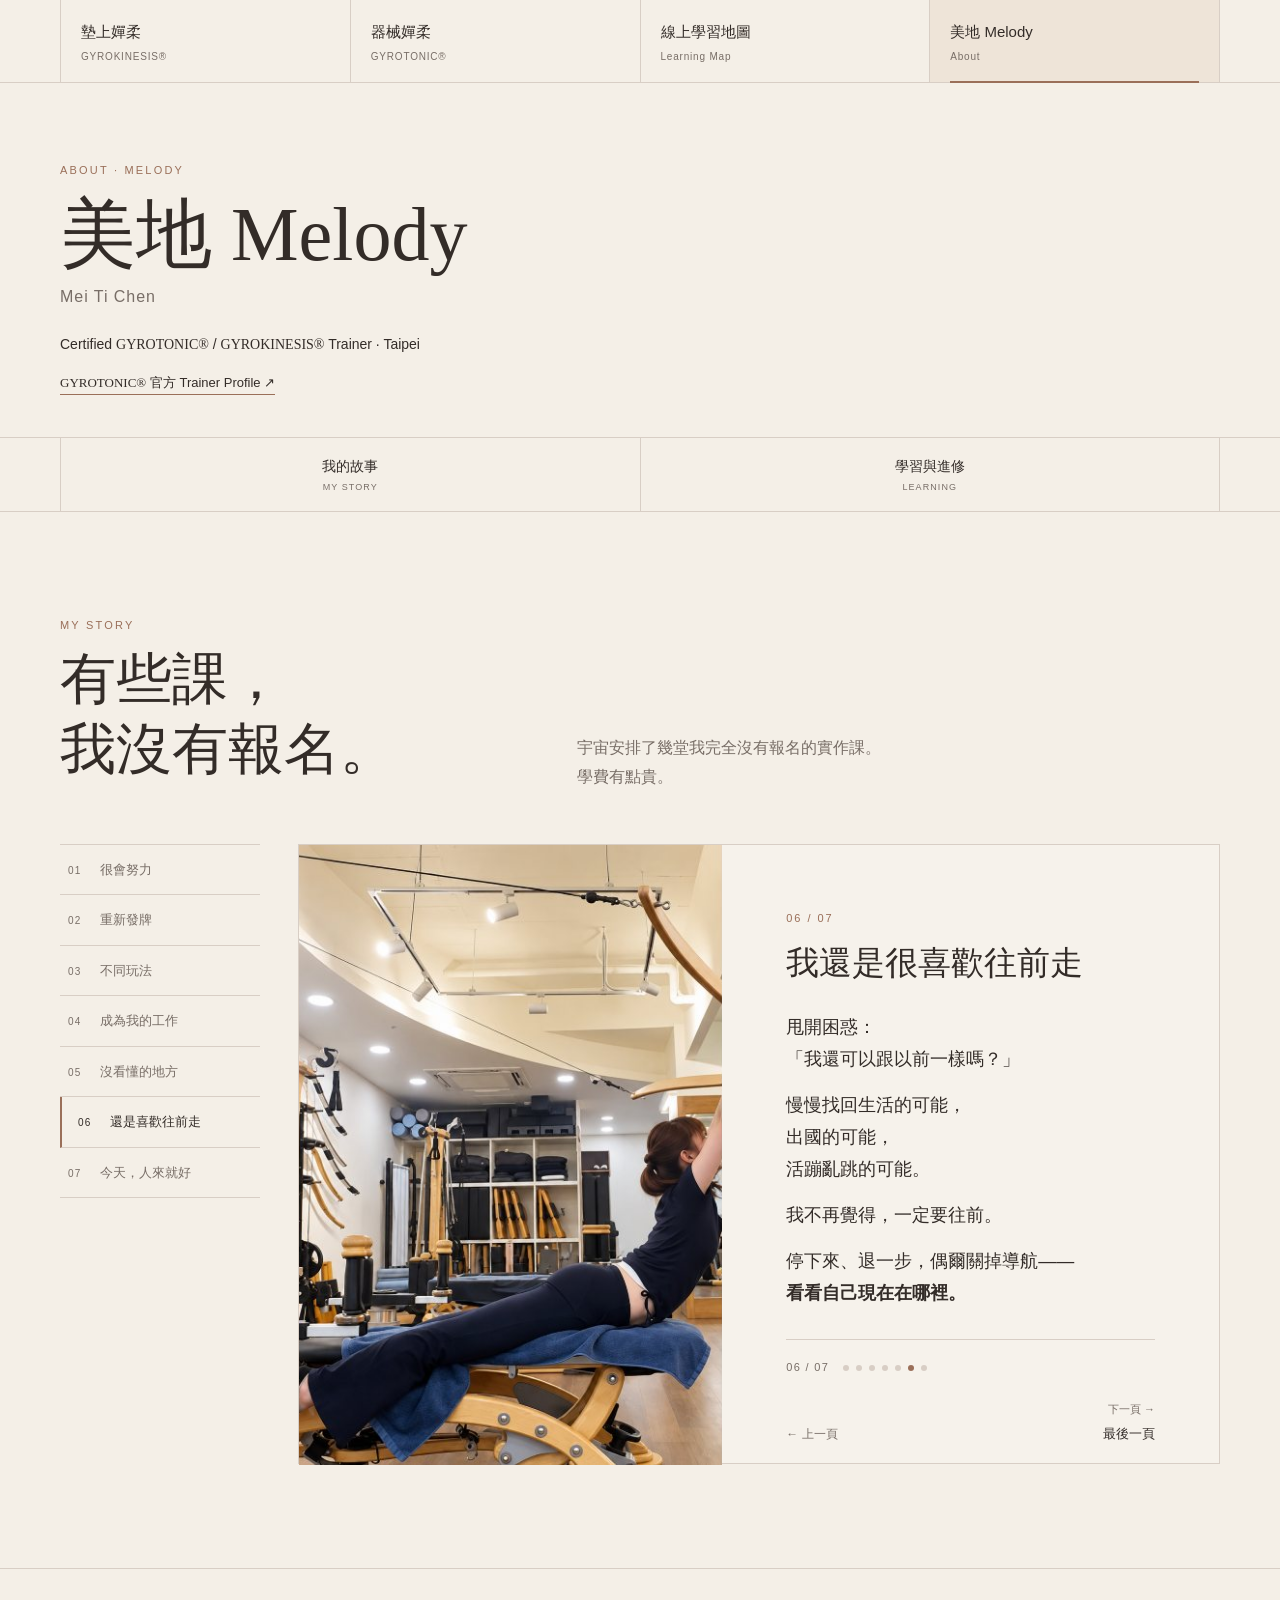
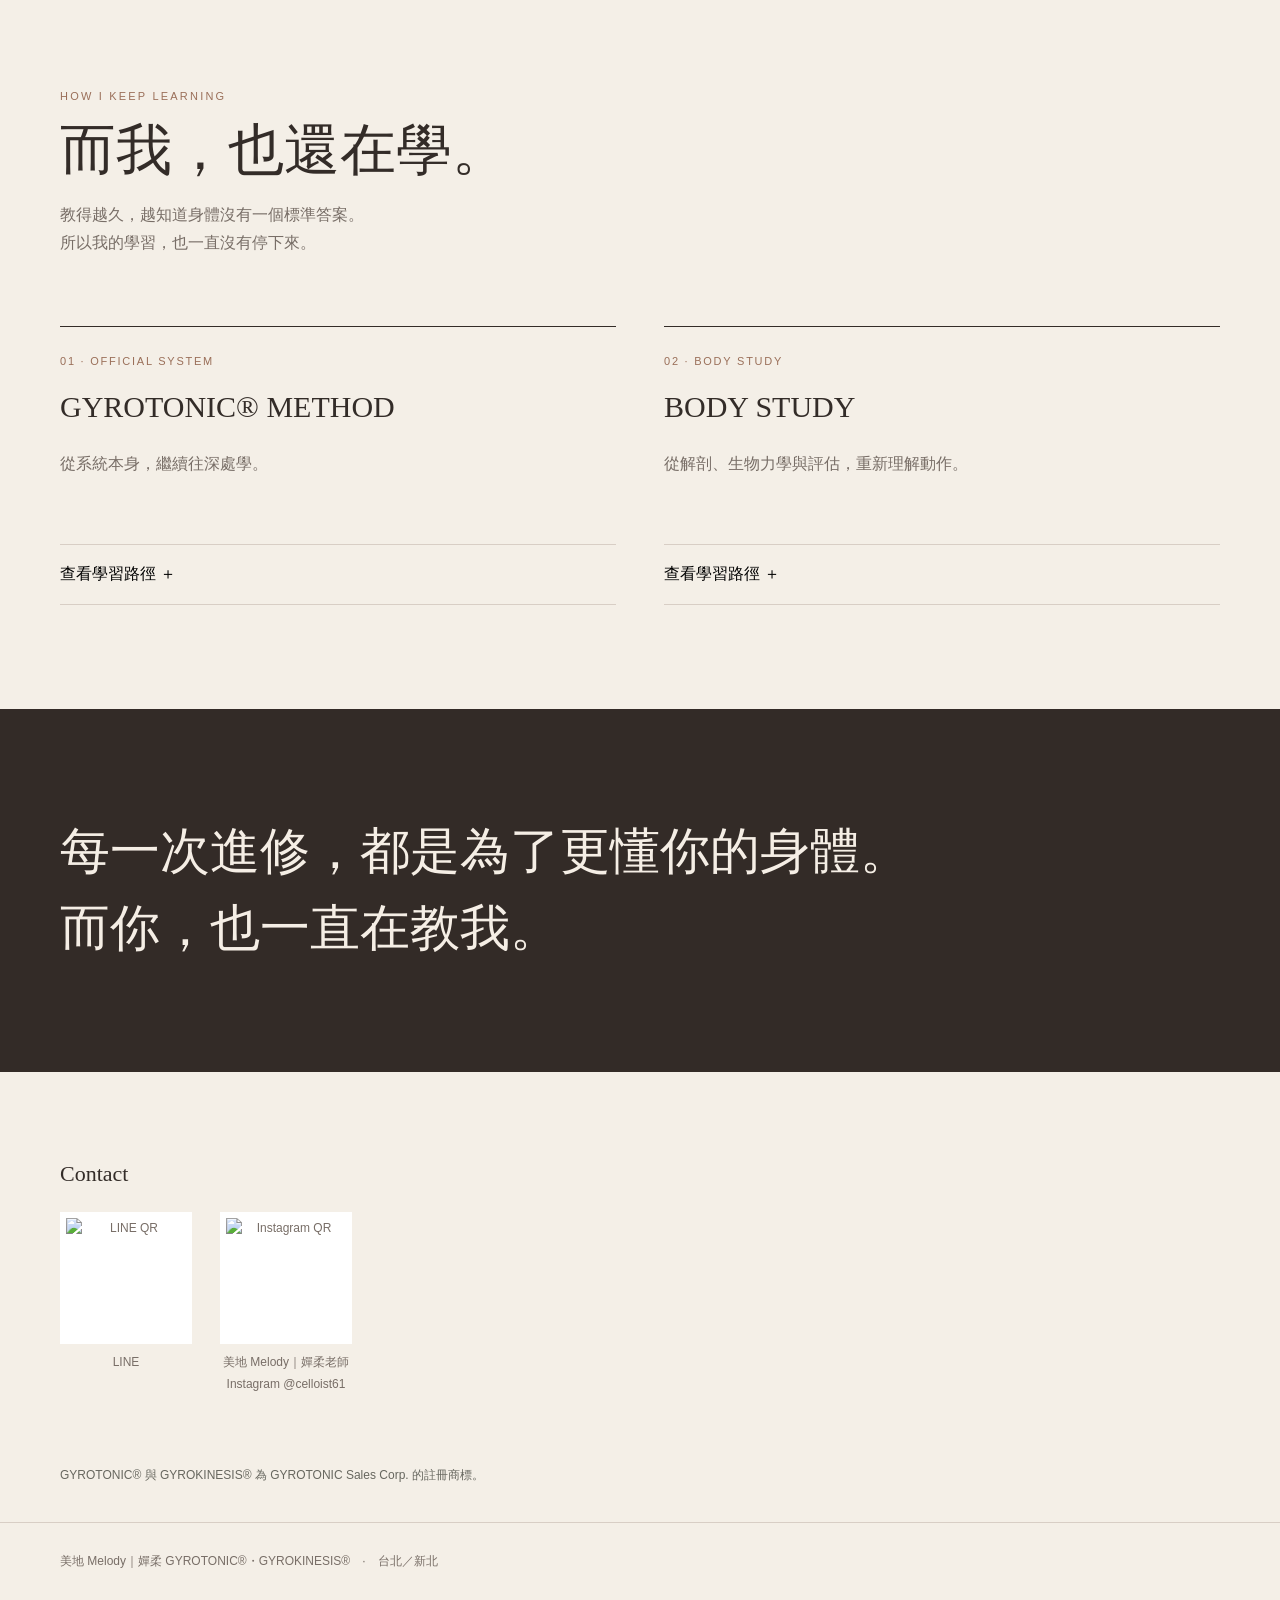
==== about-preview-QA-story06.html @ 0792a5b0 "Add files via upload" ====
<!doctype html><html lang="zh-Hant"><head><meta charset="utf-8"><meta name="viewport" content="width=device-width,initial-scale=1"><title>美地 Melody｜嬋柔 GYROTONIC®・GYROKINESIS®</title><meta name="description" content="給那些已經很努力照顧身體的人——不一定要再更努力，而是開始理解自己的身體。"><link rel="canonical" href="https://celloist61.github.io/melody-brand-website/about-preview.html"><meta property="og:type" content="website"><meta property="og:locale" content="zh_TW"><meta property="og:site_name" content="美地 Melody"><meta property="og:title" content="美地 Melody｜嬋柔 GYROTONIC®・GYROKINESIS®"><meta property="og:description" content="給那些已經很努力照顧身體的人——不一定要再更努力，而是開始理解自己的身體。"><meta property="og:url" content="https://celloist61.github.io/melody-brand-website/about-preview.html"><meta property="og:image" content="https://celloist61.github.io/melody-brand-website/assets/melody-about-og.jpg"><meta property="og:image:width" content="1200"><meta property="og:image:height" content="630"><meta property="og:image:alt" content="美地 Melody｜嬋柔 GYROTONIC®・GYROKINESIS®"><meta name="twitter:card" content="summary_large_image"><meta name="twitter:title" content="美地 Melody｜嬋柔 GYROTONIC®・GYROKINESIS®"><meta name="twitter:description" content="給那些已經很努力照顧身體的人——不一定要再更努力，而是開始理解自己的身體。"><meta name="twitter:image" content="https://celloist61.github.io/melody-brand-website/assets/melody-about-og.jpg"><style>:root{--paper:#f4efe7;--ink:#332c28;--muted:#786e67;--line:#d8cec5;--note:#eee4d8;--accent:#9a6f59;--deep:#332b27;--cream:#f5eee5}*{box-sizing:border-box}html{scroll-behavior:smooth}body{margin:0;background:var(--paper);color:var(--ink);font-family:"Noto Sans TC","PingFang TC","Microsoft JhengHei",sans-serif;line-height:1.8}a,a:link,a:visited{color:inherit}.wrap{width:min(1160px,calc(100% - 64px));margin:auto}.tm{font-family:"Times New Roman",Times,serif}.site-nav{border-bottom:1px solid var(--line)}.site-nav-inner{width:min(1160px,calc(100% - 64px));margin:auto;display:flex}.site-nav a{flex:1;text-decoration:none;padding:18px 20px 16px;border-right:1px solid var(--line)}.site-nav a:first-child{border-left:1px solid var(--line)}.site-nav a.active{background:var(--note);color:var(--ink);position:relative}.site-nav a.active:after{content:"";position:absolute;left:20px;right:20px;bottom:-1px;height:2px;background:var(--accent)}.nav-cn{display:block;font-size:15px}.nav-en{display:block;margin-top:3px;font-size:10px;letter-spacing:.08em;color:var(--muted)}.top{padding:78px 0 40px}.eyebrow{font-size:11px;letter-spacing:.2em;color:var(--accent)}.top h1{font-family:"Noto Serif TC","PMingLiU",serif;font-size:clamp(48px,6vw,76px);font-weight:500;line-height:1.08;margin:12px 0 8px}.en{font-size:16px;letter-spacing:.06em;color:var(--muted)}.role{margin-top:20px;font-size:14px}.official{display:inline-block;margin-top:14px;font-size:13px;text-decoration:none;border-bottom:1px solid var(--accent)}.subnav{position:sticky;top:0;z-index:10;background:rgba(244,239,231,.95);backdrop-filter:blur(10px);border-top:1px solid var(--line);border-bottom:1px solid var(--line)}.subnav .wrap{display:flex}.subnav a{flex:1;padding:16px 20px;text-decoration:none;text-align:center;border-right:1px solid var(--line);font-size:14px}.subnav a:first-child{border-left:1px solid var(--line)}.subnav small{display:block;color:var(--muted);font-size:9px;letter-spacing:.12em}.story{padding:104px 0}.story-head{display:grid;grid-template-columns:.8fr 1.2fr;gap:88px;align-items:end;margin-bottom:52px}.story-head h2,.learning h2{font-family:"Noto Serif TC","PMingLiU",serif;font-size:clamp(38px,4.6vw,56px);font-weight:500;line-height:1.25;margin:8px 0}.story-head p{color:var(--muted);margin:0;max-width:520px}.story-ui{display:grid;grid-template-columns:200px minmax(0,1fr);gap:38px;align-items:start}.chapters{border-top:1px solid var(--line)}.chapter{width:100%;appearance:none;border:0;border-bottom:1px solid var(--line);background:transparent;text-align:left;padding:15px 8px;color:var(--muted);cursor:pointer;display:flex;gap:12px;align-items:baseline;transition:color .2s,padding .2s,border-color .2s}.chapter:hover{color:var(--ink)}.chapter .ch-num{font-size:10px;letter-spacing:.12em;min-width:20px}.chapter .ch-title{font-size:13px;line-height:1.5}.chapter.active{color:var(--ink);padding-left:16px;border-left:2px solid var(--accent)}.stage{min-height:0;border:1px solid var(--line);display:grid;grid-template-columns:minmax(0,.92fr) minmax(360px,1.08fr);background:rgba(255,255,255,.18)}.photo{min-height:0;background:var(--note);overflow:hidden;align-self:center}.photo img{width:100%;height:auto;min-height:0;display:block;object-fit:contain}.copy{padding:clamp(42px,5vw,68px);display:flex;flex-direction:column;justify-content:center}.num{font-size:11px;letter-spacing:.18em;color:var(--accent)}.copy h3{font-family:"Noto Serif TC","PMingLiU",serif;font-size:clamp(28px,2.6vw,34px);font-weight:500;line-height:1.45;margin:10px 0 24px;text-wrap:balance}.copy p{font-size:18px;margin:0;line-height:1.78;max-width:440px}.stanza{display:block;margin-top:14px}.next{display:none}.story-progress{margin-top:30px;padding-top:18px;border-top:1px solid var(--line)}.progress-row{display:flex;align-items:center;gap:14px;margin-bottom:14px}.progress-count{font-size:11px;letter-spacing:.12em;color:var(--muted);white-space:nowrap}.progress-dots{display:flex;gap:7px}.progress-dot{width:6px;height:6px;padding:0;border:0;border-radius:50%;background:var(--line);cursor:pointer}.progress-dot.active{background:var(--accent)}.story-controls{display:flex;align-items:flex-end;justify-content:space-between;gap:20px}.story-prev,.story-next{appearance:none;border:0;background:transparent;padding:8px 0;color:var(--ink);font:inherit;cursor:pointer;text-align:left}.story-prev{font-size:12px;color:var(--muted)}.story-prev[hidden]{visibility:hidden;display:block}.story-next{margin-left:auto;text-align:right}.story-next-label{display:block;font-size:11px;color:var(--muted);margin-bottom:2px}.story-next-hook{display:block;font-size:13px}.story-next .arrow{display:inline-block;transition:transform .2s ease}.story-next:hover .arrow{transform:translateX(4px)}.swipe-hint{display:none}.stage.story-02 .photo,.stage.story-04 .photo,.stage.story-07 .photo{min-height:0}.stage.story-02{align-items:center}.stage.story-02 .copy{padding-top:34px;padding-bottom:34px}.stage.story-06{height:620px}.stage.story-06 .photo{height:620px;align-self:stretch}.stage.story-06 .photo img{height:100%;object-fit:cover;object-position:center 72%}.learning{padding:118px 0 0;border-top:1px solid var(--line)}.learning-intro{max-width:650px;margin-bottom:68px}.learning-intro p{color:var(--muted)}.paths{display:grid;grid-template-columns:1fr 1fr;gap:48px}.path{border-top:1px solid var(--ink);padding-top:25px;min-width:0}.path .tag{font-size:11px;letter-spacing:.16em;color:var(--accent)}.path h3{font-family:"Noto Serif TC","PMingLiU",serif;font-size:30px;font-weight:500;margin:8px 0}.path>p{color:var(--muted);min-height:58px}.toggle{width:100%;margin-top:20px;padding:15px 0;border:0;border-top:1px solid var(--line);border-bottom:1px solid var(--line);background:transparent;text-align:left;font:inherit;cursor:pointer}.courses{display:none;padding:10px 0}.path.open .courses{display:block}.group-label{padding:24px 0 7px;font-size:10px;letter-spacing:.16em;color:var(--accent);border-bottom:1px solid var(--line)}.course{display:grid;grid-template-columns:48px minmax(0,1fr) minmax(100px,.55fr) auto;gap:12px;padding:17px 0;border-bottom:1px solid var(--line);align-items:start}.year{font-size:12px;color:var(--muted)}.course strong{font-size:14px;font-weight:500;display:block;line-height:1.5}.course span{font-size:11px;color:var(--muted)}.zh{font-size:13px!important;color:var(--ink)!important}.cred{font-size:11px;white-space:nowrap}.cred a{text-decoration:none;border-bottom:1px solid var(--line);padding-bottom:2px;transition:border-color .2s}.cred a:hover{border-color:var(--accent)}.closing{margin-top:104px;padding:104px 0;background:var(--deep);color:var(--cream)}.closing h2{font-family:"Noto Serif TC","PMingLiU",serif;font-size:clamp(34px,4vw,50px);font-weight:500;line-height:1.55;margin:0}.closing h2 span{display:block}.contact{padding:64px 0 46px}.contact h2{font-family:"Noto Serif TC","PMingLiU",serif;font-size:22px;font-weight:500}.qr-row{display:flex;gap:28px}.qr-item{font-size:12px;color:var(--muted);text-align:center}.qr-item img{display:block;width:132px;height:132px;object-fit:contain;background:#fff;padding:6px;margin-bottom:8px}.note{padding:24px 0 35px;font-size:12px;color:#67675f}footer{border-top:1px solid var(--line);padding:28px 0;font-size:12px;color:var(--muted)}@media(max-width:900px) and (min-width:761px){.wrap,.site-nav-inner{width:calc(100% - 48px)}.story-ui{grid-template-columns:170px minmax(0,1fr);gap:28px}.stage{grid-template-columns:.9fr 1.1fr}.copy{padding:38px}.paths{gap:30px}.course{grid-template-columns:42px minmax(0,1fr)}.course .zh,.course .cred{grid-column:2}}@media(max-width:760px){.wrap{width:calc(100% - 32px)}.site-nav-inner{width:100%;overflow-x:auto}.site-nav a{flex:0 0 25%;min-width:112px;padding:13px 10px;text-align:center}.nav-cn{font-size:13px;white-space:nowrap}.nav-en{font-size:9px}.top{padding:48px 0 30px}.top h1{font-size:44px}.role{line-height:1.6}.subnav a{padding:13px 8px;font-size:13px}.story{padding:64px 0 72px}.story-head{grid-template-columns:1fr;gap:18px;margin-bottom:34px}.story-head h2,.learning h2{font-size:34px}.story-ui{grid-template-columns:1fr;gap:20px}.chapters{display:flex;overflow-x:auto;overscroll-behavior-inline:contain;scroll-snap-type:x proximity;border-bottom:1px solid var(--line);scrollbar-width:none}.chapters::-webkit-scrollbar{display:none}.chapter{flex:0 0 auto;min-width:116px;text-align:left;border-bottom:0;padding:11px 10px;display:flex;gap:7px;scroll-snap-align:start}.chapter .ch-num{min-width:auto;font-size:9px}.chapter .ch-title{display:block;font-size:11px;white-space:nowrap}.chapter.active{padding-left:10px;border-left:0;border-bottom:2px solid var(--accent)}.stage,.stage.story-06{grid-template-columns:1fr;min-height:0;height:auto}.photo,.photo img,.stage.story-06 .photo{min-height:0;height:auto}.photo,.stage.story-06 .photo{aspect-ratio:auto;align-self:auto}.photo img,.stage.story-06 .photo img{height:auto;object-fit:contain;object-position:center}.copy{padding:30px 24px 34px}.copy h3{font-size:25px;line-height:1.5;margin-bottom:20px}.copy p{font-size:17px;line-height:1.78}.story-progress{margin-top:24px;padding-top:16px}.progress-row{margin-bottom:10px}.story-prev{font-size:11px}.story-next-hook{font-size:13px}.swipe-hint{display:block;margin:4px 0 10px;font-size:10px;color:var(--muted);letter-spacing:.02em}.learning{padding-top:82px}.learning-intro{margin-bottom:48px}.paths{grid-template-columns:1fr;gap:52px}.path>p{min-height:0}.course{grid-template-columns:40px minmax(0,1fr);gap:10px;padding:16px 0}.course .zh,.course .cred{grid-column:2}.cred{margin-top:2px}.closing{margin-top:80px;padding:72px 0}.closing h2{font-size:29px}.qr-row{gap:18px;flex-wrap:wrap}.qr-item img{width:116px;height:116px}}</style></head><body><nav class="site-nav"><div class="site-nav-inner"><a href="index.html"><span class="nav-cn">墊上嬋柔</span><span class="nav-en">GYROKINESIS®</span></a><a href="gyrotonic.html"><span class="nav-cn">器械嬋柔</span><span class="nav-en">GYROTONIC®</span></a><a href="learning-map.html"><span class="nav-cn">線上學習地圖</span><span class="nav-en">Learning Map</span></a><a class="active" href="about-preview.html" aria-current="page"><span class="nav-cn">美地 Melody</span><span class="nav-en">About</span></a></div></nav><header class="wrap top"><div class="eyebrow">ABOUT · MELODY</div><h1>美地 Melody</h1><div class="en">Mei Ti Chen</div><div class="role">Certified <span class="tm">GYROTONIC®</span> / <span class="tm">GYROKINESIS®</span> Trainer · Taipei</div><a class="official" href="https://www.gyrotonic.com/trainer/21008/" target="_blank" rel="noopener"><span class="tm">GYROTONIC®</span> 官方 Trainer Profile ↗</a></header><nav class="subnav"><div class="wrap"><a href="#story">我的故事<small>MY STORY</small></a><a href="#learning">學習與進修<small>LEARNING</small></a></div></nav><main><section id="story" class="wrap story"><div class="story-head"><div><div class="eyebrow">MY STORY</div><h2>有些課，<br>我沒有報名。</h2></div><p>宇宙安排了幾堂我完全沒有報名的實作課。<br>學費有點貴。</p></div><div class="story-ui"><div class="chapters"><button class="chapter active"><span class="ch-num">01</span><span class="ch-title">很會努力</span></button><button class="chapter"><span class="ch-num">02</span><span class="ch-title">重新發牌</span></button><button class="chapter"><span class="ch-num">03</span><span class="ch-title">不同玩法</span></button><button class="chapter"><span class="ch-num">04</span><span class="ch-title">成為我的工作</span></button><button class="chapter"><span class="ch-num">05</span><span class="ch-title">沒看懂的地方</span></button><button class="chapter"><span class="ch-num">06</span><span class="ch-title">還是喜歡往前走</span></button><button class="chapter"><span class="ch-num">07</span><span class="ch-title">今天，人來就好</span></button></div><article class="stage"></article></div></section><section id="learning" class="learning"><div class="wrap"><div class="learning-intro"><div class="eyebrow">HOW I KEEP LEARNING</div><h2>而我，也還在學。</h2><p>教得越久，越知道身體沒有一個標準答案。<br>所以我的學習，也一直沒有停下來。</p></div><div class="paths"><article class="path"><div class="tag">01 · OFFICIAL SYSTEM</div><h3><span class="tm">GYROTONIC®</span> METHOD</h3><p>從系統本身，繼續往深處學。</p><button class="toggle">查看學習路徑 ＋</button><div class="courses"><div class="group-label">FOUNDATION &amp; LEVEL 1</div><div class="course"><div class="year">2025</div><div><strong><span class="tm">GYROKINESIS®</span> Level 1</strong></div><span></span><div class="cred" data-file="credential-gyrokinesis-level-1-2025.jpg">View credential ↗</div></div><div class="course"><div class="year">2023</div><div><strong><span class="tm">GYROTONIC®</span> Level 1</strong></div><span></span><div class="cred" data-file="credential-gyrotonic-level-1-2023.jpg">View credential ↗</div></div><div class="group-label">LEVEL 2</div><div class="course"><div class="year">2026</div><div><strong><span class="tm">GYROTONIC®</span> Level 2, Program 1 Course</strong></div><span></span><div class="cred" data-file="credential-gyrotonic-level-2-program-1-2026.jpg">View credential ↗</div></div><div class="group-label">SPECIALIZED EQUIPMENT</div><div class="course"><div class="year">2024</div><div><strong><span class="tm">GYROTONIC®</span> Jumping-Stretching Board Training Course</strong><span>2024-03-08</span></div><span></span><div class="cred" data-file="credential-gyrotonic-jumping-stretching-board-2024-03.jpg">View credential ↗</div></div><div class="course"><div class="year">2024</div><div><strong><span class="tm">GYROTONIC®</span> Jumping-Stretching Board Training Course</strong><span>2024-02-16</span></div><span></span><div class="cred" data-file="credential-gyrotonic-jumping-stretching-board-2024-02.jpg">View credential ↗</div></div><div class="course"><div class="year">2024</div><div><strong><span class="tm">GYROTONIC®</span> Leg Extension Unit Training Course</strong><span>2024-06-07</span></div><span></span><div class="cred" data-file="credential-gyrotonic-leg-extension-unit-2024.jpg">View credential ↗</div></div><div class="group-label">SPECIALIZED APPLICATIONS</div><div class="course"><div class="year">2026</div><div><strong>Applications for Scoliosis</strong><span><span class="tm">GYROTONIC®</span> Specialized Course</span></div><span class="zh">脊椎側彎應用課程</span><div class="cred" data-file="credential-gyrotonic-scoliosis-2026-04-28.jpg">View credential ↗</div></div><div class="course"><div class="year">2025</div><div><strong>Applications for Shoulder Girdle</strong><span><span class="tm">GYROTONIC®</span> Specialized Course</span></div><span class="zh">肩帶應用課程</span><div class="cred" data-file="credential-gyrotonic-shoulder-girdle-2025-11-19.jpg">View credential ↗</div></div><div class="course"><div class="year">2025</div><div><strong>Applications for Pelvic Girdle</strong><span><span class="tm">GYROTONIC®</span> Specialized Course</span></div><span class="zh">骨盆帶應用課程</span><div class="cred" data-file="credential-gyrotonic-pelvic-girdle-2025-11-15.jpg">View credential ↗</div></div></div></article><article class="path"><div class="tag">02 · BODY STUDY</div><h3>BODY STUDY</h3><p>從解剖、生物力學與評估，重新理解動作。</p><button class="toggle">查看學習路徑 ＋</button><div class="courses"><div class="course"><div class="year">2026</div><div><strong>Biomechanics Analysis of Ankle and Foot</strong><span>足踝生物力學評估與分析</span></div><span></span><div class="cred" data-file="credential-batt-ankle-foot-2026.jpg">View credential ↗</div></div><div class="course"><div class="year">2026</div><div><strong>Basic Anatomy Kinesiology — Upper Extremity</strong><span>基礎解剖肌肉動力學－上肢</span></div><span></span><div class="cred" data-file="credential-bak-upper-extremity-2026.jpg">View credential ↗</div></div><div class="course"><div class="year">2025</div><div><strong>Basic Biomechanical Analysis of Shoulder</strong><span>TMSA 初階肩關節生物力學評估與介入</span></div><span></span><div class="cred">View credential ↗</div></div><div class="course"><div class="year">2024</div><div><strong>Systematic Functional Assessment (SFA)</strong><span>Optimum Kinetics 系統性身體功能評估學</span></div><span></span><div class="cred" data-file="credential-sfa-2024-04-05.jpg">View credential ↗</div></div></div></article></div></div></section><section class="closing"><div class="wrap"><h2><span>每一次進修，都是為了更懂你的身體。</span><span>而你，也一直在教我。</span></h2></div></section><section class="contact"><div class="wrap"><h2>Contact</h2><div class="qr-row"><div class="qr-item"><img src="https://raw.githubusercontent.com/celloist61/melody-brand-website/main/assets/line-qr.jpg" alt="LINE QR">LINE</div><div class="qr-item"><img src="https://raw.githubusercontent.com/celloist61/melody-brand-website/main/assets/instagram-qr.jpg" alt="Instagram QR">美地 Melody｜嬋柔老師<br>Instagram @celloist61</div></div></div></section><div class="note"><div class="wrap">GYROTONIC® 與 GYROKINESIS® 為 GYROTONIC Sales Corp. 的註冊商標。</div></div><footer><div class="wrap">美地 Melody｜嬋柔 GYROTONIC®・GYROKINESIS®　·　台北／新北</div></footer></main><script>const base='https://raw.githubusercontent.com/celloist61/melody-brand-website/main/assets/';const stories=[{n:'01',img:'preview-story-01.jpg',h:'那時候的我，<br>很會努力。',p:'研究所、CFA、金融業。<br>我一直相信——<br><strong>只要夠努力，人生就會往前。</strong>',next:'直到宇宙出了下一題 →'},{n:'02',img:'preview-story-02.jpg',h:'重新發牌',p:'人生不是方程式。<br>一場意外，<br>我摔斷了右手肱骨。<span class="stanza">等號左邊是我的努力，<br>右邊還混著運氣、意外，<br><strong>偶爾還有宇宙開的玩笑。</strong></span>',next:'重新發牌 →'},{n:'03',img:'preview-story-03.jpg',h:'牌沒有變少，<br>只是人生有不同玩法。',p:'我還是很想動。<br>復健、重訓、游泳……<br><strong>只有嬋柔，堅持下來。</strong>',next:'後來，它成為我的工作 →'},{n:'04',img:'preview-story-04.jpg',h:'最後留下來的嬋柔，<br>成為我的工作。',p:'曾經讓我重新認識身體的經歷，<br>慢慢變成——<br><strong>我陪別人認識身體的方式。</strong>',next:'故事還沒完 →'},{n:'05',img:'preview-story-05.jpg',h:'老師也有沒看懂的地方',p:'每天上課，我都在觀察學生的髖。<span class="stanza">卻一直不知道，自己的髖，長得不太一樣。</span><span class="stanza">原來我有先天髖關節發育不全。<br>2024年選擇做手術。</span><span class="stanza">走路、屈膝、上下樓梯——<br><strong>重新學了一次。</strong></span>',next:'重新學的，其實不只是走路 →'},{n:'06',img:'preview-story-06.jpg',h:'我還是很喜歡往前走',p:'甩開困惑：<br>「我還可以跟以前一樣嗎？」<span class="stanza">慢慢找回生活的可能，<br>出國的可能，<br>活蹦亂跳的可能。</span><span class="stanza">我不再覺得，一定要往前。</span><span class="stanza">停下來、退一步，偶爾關掉導航——<br><strong>看看自己現在在哪裡。</strong></span>',next:'最後一頁 →'},{n:'07',img:'preview-story-07.jpg',h:'今天，人來就好。',p:'今天，人來就好。<br><strong>我照顧你。</strong>',next:'看看我怎麼繼續學 →'}];const btns=[...document.querySelectorAll('.chapter')],stage=document.querySelector('.stage');let current=0,touchStartX=0;function show(i){current=i;stage.className='stage story-'+stories[i].n;btns.forEach((b,j)=>b.classList.toggle('active',i===j));const s=stories[i],dots=stories.map((_,j)=>'<button class="progress-dot'+(j===i?' active':'')+'" data-i="'+j+'" aria-label="Story '+(j+1)+'"></button>').join('');const final=i===stories.length-1;stage.innerHTML='<div class="photo"><img src="'+(s.img.startsWith('preview-story-')?'assets/':base)+s.img+'" decoding="async" alt="美地 Melody Story '+s.n+'"></div><div class="copy"><div class="num">'+s.n+' / 07</div><h3>'+s.h+'</h3><p>'+s.p+'</p><div class="story-progress"><div class="progress-row"><span class="progress-count">'+s.n+' / 07</span><div class="progress-dots">'+dots+'</div></div>'+(i===0?'<div class="swipe-hint">← 左右滑動，或點擊下一頁 →</div>':'')+'<div class="story-controls"><button class="story-prev" '+(i===0?'hidden':'')+' aria-label="'+(final?'回到故事開頭':'上一頁')+'">'+(final?'← 回到故事開頭':'← 上一頁')+'</button><button class="story-next"><span class="story-next-label">'+(final?'繼續往下':'下一頁')+' <span class="arrow">→</span></span><span class="story-next-hook">'+s.next.replace(/ →$/,'')+'</span></button></div></div></div>';stage.querySelectorAll('.progress-dot').forEach(d=>d.onclick=()=>show(+d.dataset.i));const prev=stage.querySelector('.story-prev'),next=stage.querySelector('.story-next');if(prev)prev.onclick=()=>final?show(0):show(Math.max(0,i-1));next.onclick=()=>{if(!final)show(i+1);else document.querySelector('#learning').scrollIntoView({behavior:'smooth'})};if(innerWidth<=760)btns[i].scrollIntoView({behavior:'smooth',block:'nearest',inline:'center'})}btns.forEach((b,i)=>b.onclick=()=>show(i));stage.addEventListener('touchstart',e=>{touchStartX=e.changedTouches[0].clientX},{passive:true});stage.addEventListener('touchend',e=>{const dx=e.changedTouches[0].clientX-touchStartX;if(Math.abs(dx)<45)return;if(dx<0&&current<stories.length-1)show(current+1);if(dx>0&&current>0)show(current-1)},{passive:true});document.addEventListener('keydown',e=>{if(e.key==='ArrowRight'&&current<stories.length-1)show(current+1);if(e.key==='ArrowLeft'&&current>0)show(current-1)});show(5);document.querySelectorAll('.toggle').forEach(b=>b.onclick=()=>{const p=b.closest('.path'),open=p.classList.toggle('open');b.textContent=open?'收起學習路徑 −':'查看學習路徑 ＋'});document.querySelectorAll('.cred[data-file]').forEach(c=>{const f=c.dataset.file;c.innerHTML='<a href="'+base+f+'" target="_blank" rel="noopener">View credential ↗</a>'});</script></body></html>
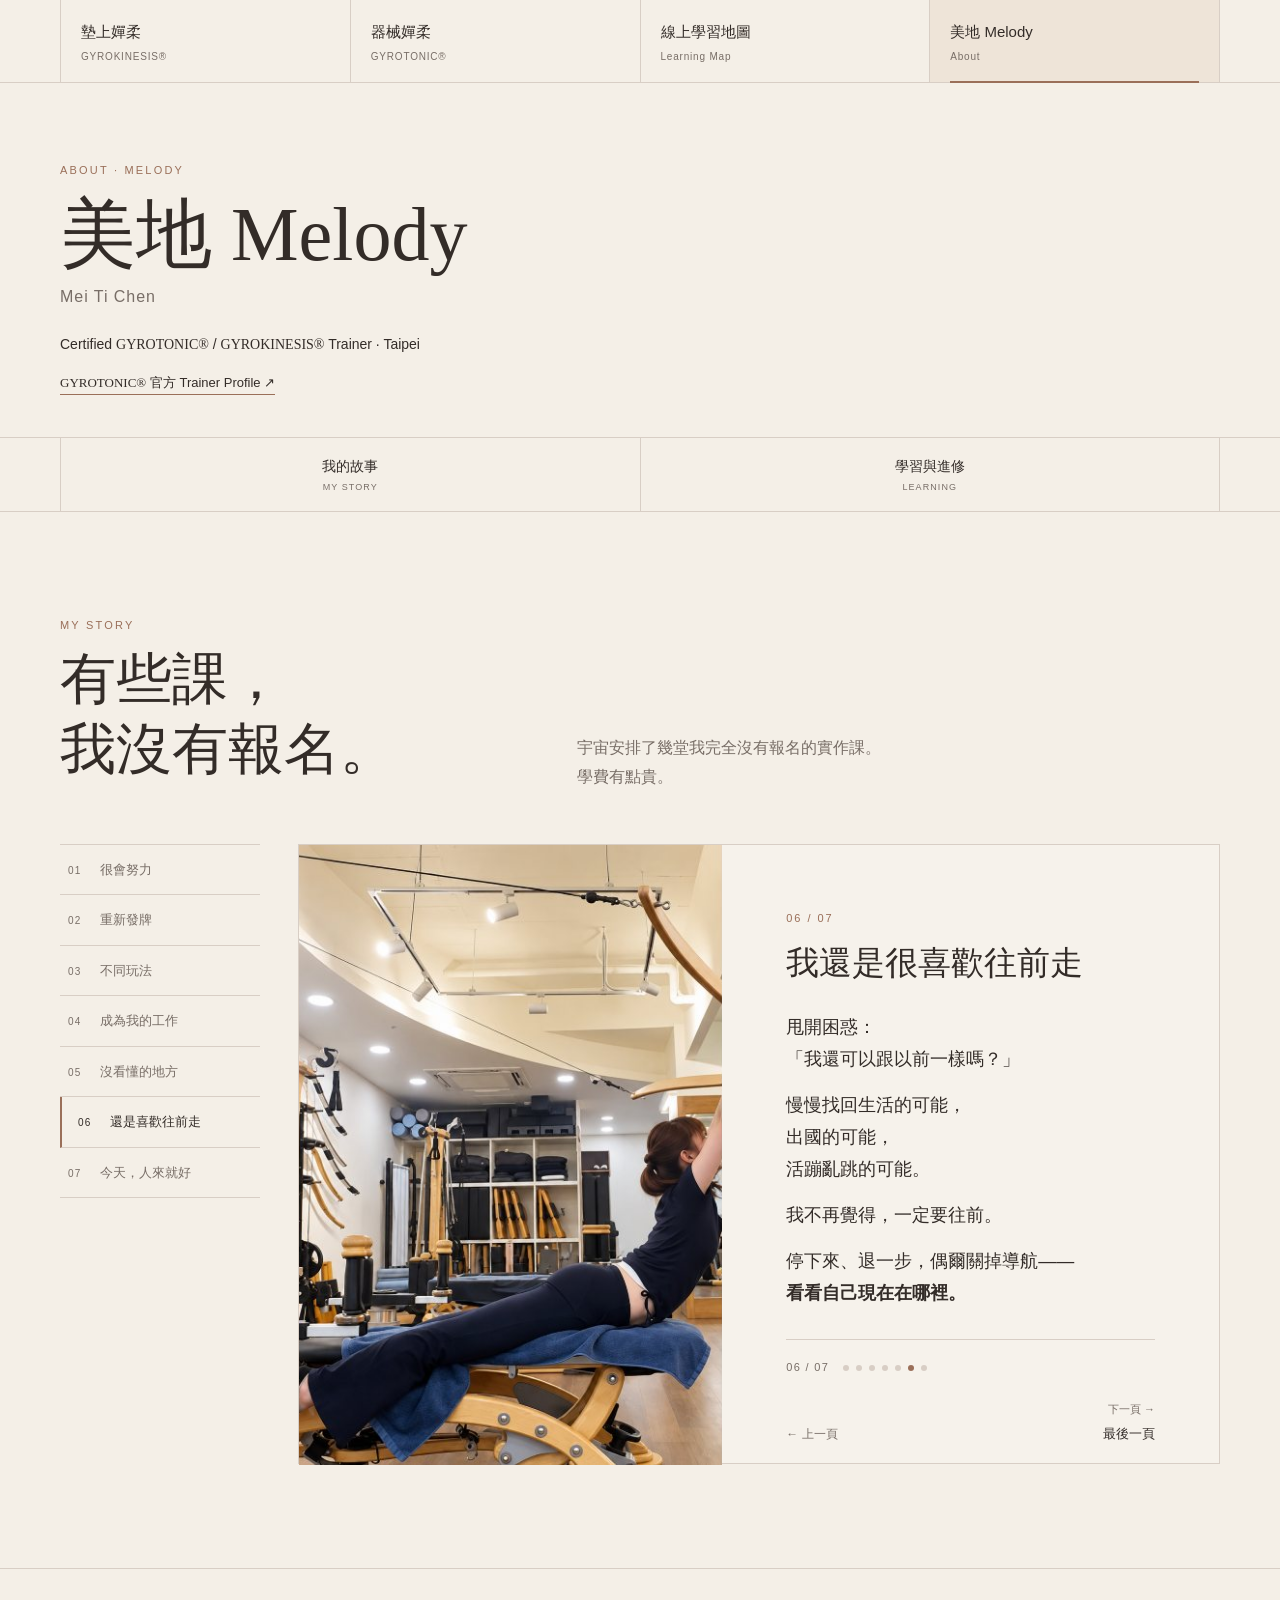
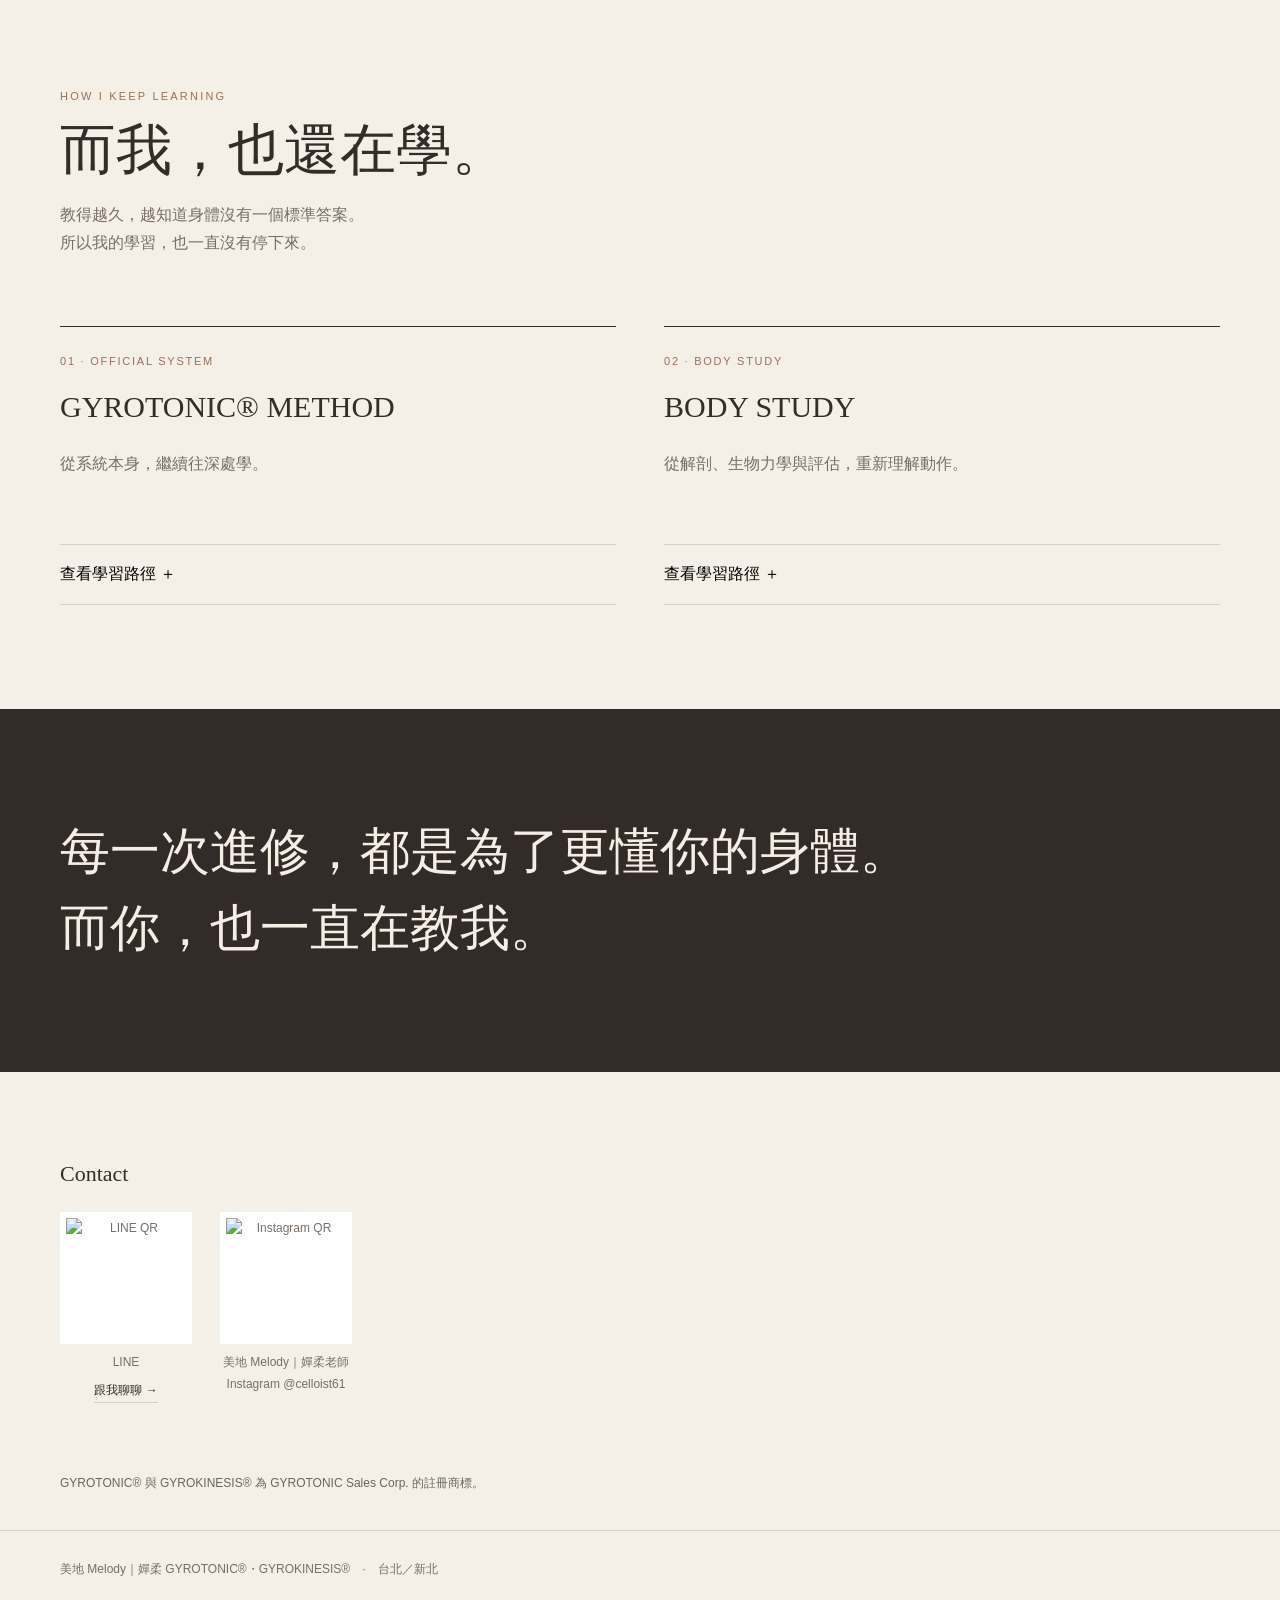
==== commit 1812bffd: "Add files via upload" ====
--- a/about-preview-QA-story06.html
+++ b/about-preview-QA-story06.html
@@ -1 +1 @@
-<!doctype html><html lang="zh-Hant"><head><meta charset="utf-8"><meta name="viewport" content="width=device-width,initial-scale=1"><title>美地 Melody｜嬋柔 GYROTONIC®・GYROKINESIS®</title><meta name="description" content="給那些已經很努力照顧身體的人——不一定要再更努力，而是開始理解自己的身體。"><link rel="canonical" href="https://celloist61.github.io/melody-brand-website/about-preview.html"><meta property="og:type" content="website"><meta property="og:locale" content="zh_TW"><meta property="og:site_name" content="美地 Melody"><meta property="og:title" content="美地 Melody｜嬋柔 GYROTONIC®・GYROKINESIS®"><meta property="og:description" content="給那些已經很努力照顧身體的人——不一定要再更努力，而是開始理解自己的身體。"><meta property="og:url" content="https://celloist61.github.io/melody-brand-website/about-preview.html"><meta property="og:image" content="https://celloist61.github.io/melody-brand-website/assets/melody-about-og.jpg"><meta property="og:image:width" content="1200"><meta property="og:image:height" content="630"><meta property="og:image:alt" content="美地 Melody｜嬋柔 GYROTONIC®・GYROKINESIS®"><meta name="twitter:card" content="summary_large_image"><meta name="twitter:title" content="美地 Melody｜嬋柔 GYROTONIC®・GYROKINESIS®"><meta name="twitter:description" content="給那些已經很努力照顧身體的人——不一定要再更努力，而是開始理解自己的身體。"><meta name="twitter:image" content="https://celloist61.github.io/melody-brand-website/assets/melody-about-og.jpg"><style>:root{--paper:#f4efe7;--ink:#332c28;--muted:#786e67;--line:#d8cec5;--note:#eee4d8;--accent:#9a6f59;--deep:#332b27;--cream:#f5eee5}*{box-sizing:border-box}html{scroll-behavior:smooth}body{margin:0;background:var(--paper);color:var(--ink);font-family:"Noto Sans TC","PingFang TC","Microsoft JhengHei",sans-serif;line-height:1.8}a,a:link,a:visited{color:inherit}.wrap{width:min(1160px,calc(100% - 64px));margin:auto}.tm{font-family:"Times New Roman",Times,serif}.site-nav{border-bottom:1px solid var(--line)}.site-nav-inner{width:min(1160px,calc(100% - 64px));margin:auto;display:flex}.site-nav a{flex:1;text-decoration:none;padding:18px 20px 16px;border-right:1px solid var(--line)}.site-nav a:first-child{border-left:1px solid var(--line)}.site-nav a.active{background:var(--note);color:var(--ink);position:relative}.site-nav a.active:after{content:"";position:absolute;left:20px;right:20px;bottom:-1px;height:2px;background:var(--accent)}.nav-cn{display:block;font-size:15px}.nav-en{display:block;margin-top:3px;font-size:10px;letter-spacing:.08em;color:var(--muted)}.top{padding:78px 0 40px}.eyebrow{font-size:11px;letter-spacing:.2em;color:var(--accent)}.top h1{font-family:"Noto Serif TC","PMingLiU",serif;font-size:clamp(48px,6vw,76px);font-weight:500;line-height:1.08;margin:12px 0 8px}.en{font-size:16px;letter-spacing:.06em;color:var(--muted)}.role{margin-top:20px;font-size:14px}.official{display:inline-block;margin-top:14px;font-size:13px;text-decoration:none;border-bottom:1px solid var(--accent)}.subnav{position:sticky;top:0;z-index:10;background:rgba(244,239,231,.95);backdrop-filter:blur(10px);border-top:1px solid var(--line);border-bottom:1px solid var(--line)}.subnav .wrap{display:flex}.subnav a{flex:1;padding:16px 20px;text-decoration:none;text-align:center;border-right:1px solid var(--line);font-size:14px}.subnav a:first-child{border-left:1px solid var(--line)}.subnav small{display:block;color:var(--muted);font-size:9px;letter-spacing:.12em}.story{padding:104px 0}.story-head{display:grid;grid-template-columns:.8fr 1.2fr;gap:88px;align-items:end;margin-bottom:52px}.story-head h2,.learning h2{font-family:"Noto Serif TC","PMingLiU",serif;font-size:clamp(38px,4.6vw,56px);font-weight:500;line-height:1.25;margin:8px 0}.story-head p{color:var(--muted);margin:0;max-width:520px}.story-ui{display:grid;grid-template-columns:200px minmax(0,1fr);gap:38px;align-items:start}.chapters{border-top:1px solid var(--line)}.chapter{width:100%;appearance:none;border:0;border-bottom:1px solid var(--line);background:transparent;text-align:left;padding:15px 8px;color:var(--muted);cursor:pointer;display:flex;gap:12px;align-items:baseline;transition:color .2s,padding .2s,border-color .2s}.chapter:hover{color:var(--ink)}.chapter .ch-num{font-size:10px;letter-spacing:.12em;min-width:20px}.chapter .ch-title{font-size:13px;line-height:1.5}.chapter.active{color:var(--ink);padding-left:16px;border-left:2px solid var(--accent)}.stage{min-height:0;border:1px solid var(--line);display:grid;grid-template-columns:minmax(0,.92fr) minmax(360px,1.08fr);background:rgba(255,255,255,.18)}.photo{min-height:0;background:var(--note);overflow:hidden;align-self:center}.photo img{width:100%;height:auto;min-height:0;display:block;object-fit:contain}.copy{padding:clamp(42px,5vw,68px);display:flex;flex-direction:column;justify-content:center}.num{font-size:11px;letter-spacing:.18em;color:var(--accent)}.copy h3{font-family:"Noto Serif TC","PMingLiU",serif;font-size:clamp(28px,2.6vw,34px);font-weight:500;line-height:1.45;margin:10px 0 24px;text-wrap:balance}.copy p{font-size:18px;margin:0;line-height:1.78;max-width:440px}.stanza{display:block;margin-top:14px}.next{display:none}.story-progress{margin-top:30px;padding-top:18px;border-top:1px solid var(--line)}.progress-row{display:flex;align-items:center;gap:14px;margin-bottom:14px}.progress-count{font-size:11px;letter-spacing:.12em;color:var(--muted);white-space:nowrap}.progress-dots{display:flex;gap:7px}.progress-dot{width:6px;height:6px;padding:0;border:0;border-radius:50%;background:var(--line);cursor:pointer}.progress-dot.active{background:var(--accent)}.story-controls{display:flex;align-items:flex-end;justify-content:space-between;gap:20px}.story-prev,.story-next{appearance:none;border:0;background:transparent;padding:8px 0;color:var(--ink);font:inherit;cursor:pointer;text-align:left}.story-prev{font-size:12px;color:var(--muted)}.story-prev[hidden]{visibility:hidden;display:block}.story-next{margin-left:auto;text-align:right}.story-next-label{display:block;font-size:11px;color:var(--muted);margin-bottom:2px}.story-next-hook{display:block;font-size:13px}.story-next .arrow{display:inline-block;transition:transform .2s ease}.story-next:hover .arrow{transform:translateX(4px)}.swipe-hint{display:none}.stage.story-02 .photo,.stage.story-04 .photo,.stage.story-07 .photo{min-height:0}.stage.story-02{align-items:center}.stage.story-02 .copy{padding-top:34px;padding-bottom:34px}.stage.story-06{height:620px}.stage.story-06 .photo{height:620px;align-self:stretch}.stage.story-06 .photo img{height:100%;object-fit:cover;object-position:center 72%}.learning{padding:118px 0 0;border-top:1px solid var(--line)}.learning-intro{max-width:650px;margin-bottom:68px}.learning-intro p{color:var(--muted)}.paths{display:grid;grid-template-columns:1fr 1fr;gap:48px}.path{border-top:1px solid var(--ink);padding-top:25px;min-width:0}.path .tag{font-size:11px;letter-spacing:.16em;color:var(--accent)}.path h3{font-family:"Noto Serif TC","PMingLiU",serif;font-size:30px;font-weight:500;margin:8px 0}.path>p{color:var(--muted);min-height:58px}.toggle{width:100%;margin-top:20px;padding:15px 0;border:0;border-top:1px solid var(--line);border-bottom:1px solid var(--line);background:transparent;text-align:left;font:inherit;cursor:pointer}.courses{display:none;padding:10px 0}.path.open .courses{display:block}.group-label{padding:24px 0 7px;font-size:10px;letter-spacing:.16em;color:var(--accent);border-bottom:1px solid var(--line)}.course{display:grid;grid-template-columns:48px minmax(0,1fr) minmax(100px,.55fr) auto;gap:12px;padding:17px 0;border-bottom:1px solid var(--line);align-items:start}.year{font-size:12px;color:var(--muted)}.course strong{font-size:14px;font-weight:500;display:block;line-height:1.5}.course span{font-size:11px;color:var(--muted)}.zh{font-size:13px!important;color:var(--ink)!important}.cred{font-size:11px;white-space:nowrap}.cred a{text-decoration:none;border-bottom:1px solid var(--line);padding-bottom:2px;transition:border-color .2s}.cred a:hover{border-color:var(--accent)}.closing{margin-top:104px;padding:104px 0;background:var(--deep);color:var(--cream)}.closing h2{font-family:"Noto Serif TC","PMingLiU",serif;font-size:clamp(34px,4vw,50px);font-weight:500;line-height:1.55;margin:0}.closing h2 span{display:block}.contact{padding:64px 0 46px}.contact h2{font-family:"Noto Serif TC","PMingLiU",serif;font-size:22px;font-weight:500}.qr-row{display:flex;gap:28px}.qr-item{font-size:12px;color:var(--muted);text-align:center}.qr-item img{display:block;width:132px;height:132px;object-fit:contain;background:#fff;padding:6px;margin-bottom:8px}.note{padding:24px 0 35px;font-size:12px;color:#67675f}footer{border-top:1px solid var(--line);padding:28px 0;font-size:12px;color:var(--muted)}@media(max-width:900px) and (min-width:761px){.wrap,.site-nav-inner{width:calc(100% - 48px)}.story-ui{grid-template-columns:170px minmax(0,1fr);gap:28px}.stage{grid-template-columns:.9fr 1.1fr}.copy{padding:38px}.paths{gap:30px}.course{grid-template-columns:42px minmax(0,1fr)}.course .zh,.course .cred{grid-column:2}}@media(max-width:760px){.wrap{width:calc(100% - 32px)}.site-nav-inner{width:100%;overflow-x:auto}.site-nav a{flex:0 0 25%;min-width:112px;padding:13px 10px;text-align:center}.nav-cn{font-size:13px;white-space:nowrap}.nav-en{font-size:9px}.top{padding:48px 0 30px}.top h1{font-size:44px}.role{line-height:1.6}.subnav a{padding:13px 8px;font-size:13px}.story{padding:64px 0 72px}.story-head{grid-template-columns:1fr;gap:18px;margin-bottom:34px}.story-head h2,.learning h2{font-size:34px}.story-ui{grid-template-columns:1fr;gap:20px}.chapters{display:flex;overflow-x:auto;overscroll-behavior-inline:contain;scroll-snap-type:x proximity;border-bottom:1px solid var(--line);scrollbar-width:none}.chapters::-webkit-scrollbar{display:none}.chapter{flex:0 0 auto;min-width:116px;text-align:left;border-bottom:0;padding:11px 10px;display:flex;gap:7px;scroll-snap-align:start}.chapter .ch-num{min-width:auto;font-size:9px}.chapter .ch-title{display:block;font-size:11px;white-space:nowrap}.chapter.active{padding-left:10px;border-left:0;border-bottom:2px solid var(--accent)}.stage,.stage.story-06{grid-template-columns:1fr;min-height:0;height:auto}.photo,.photo img,.stage.story-06 .photo{min-height:0;height:auto}.photo,.stage.story-06 .photo{aspect-ratio:auto;align-self:auto}.photo img,.stage.story-06 .photo img{height:auto;object-fit:contain;object-position:center}.copy{padding:30px 24px 34px}.copy h3{font-size:25px;line-height:1.5;margin-bottom:20px}.copy p{font-size:17px;line-height:1.78}.story-progress{margin-top:24px;padding-top:16px}.progress-row{margin-bottom:10px}.story-prev{font-size:11px}.story-next-hook{font-size:13px}.swipe-hint{display:block;margin:4px 0 10px;font-size:10px;color:var(--muted);letter-spacing:.02em}.learning{padding-top:82px}.learning-intro{margin-bottom:48px}.paths{grid-template-columns:1fr;gap:52px}.path>p{min-height:0}.course{grid-template-columns:40px minmax(0,1fr);gap:10px;padding:16px 0}.course .zh,.course .cred{grid-column:2}.cred{margin-top:2px}.closing{margin-top:80px;padding:72px 0}.closing h2{font-size:29px}.qr-row{gap:18px;flex-wrap:wrap}.qr-item img{width:116px;height:116px}}</style></head><body><nav class="site-nav"><div class="site-nav-inner"><a href="index.html"><span class="nav-cn">墊上嬋柔</span><span class="nav-en">GYROKINESIS®</span></a><a href="gyrotonic.html"><span class="nav-cn">器械嬋柔</span><span class="nav-en">GYROTONIC®</span></a><a href="learning-map.html"><span class="nav-cn">線上學習地圖</span><span class="nav-en">Learning Map</span></a><a class="active" href="about-preview.html" aria-current="page"><span class="nav-cn">美地 Melody</span><span class="nav-en">About</span></a></div></nav><header class="wrap top"><div class="eyebrow">ABOUT · MELODY</div><h1>美地 Melody</h1><div class="en">Mei Ti Chen</div><div class="role">Certified <span class="tm">GYROTONIC®</span> / <span class="tm">GYROKINESIS®</span> Trainer · Taipei</div><a class="official" href="https://www.gyrotonic.com/trainer/21008/" target="_blank" rel="noopener"><span class="tm">GYROTONIC®</span> 官方 Trainer Profile ↗</a></header><nav class="subnav"><div class="wrap"><a href="#story">我的故事<small>MY STORY</small></a><a href="#learning">學習與進修<small>LEARNING</small></a></div></nav><main><section id="story" class="wrap story"><div class="story-head"><div><div class="eyebrow">MY STORY</div><h2>有些課，<br>我沒有報名。</h2></div><p>宇宙安排了幾堂我完全沒有報名的實作課。<br>學費有點貴。</p></div><div class="story-ui"><div class="chapters"><button class="chapter active"><span class="ch-num">01</span><span class="ch-title">很會努力</span></button><button class="chapter"><span class="ch-num">02</span><span class="ch-title">重新發牌</span></button><button class="chapter"><span class="ch-num">03</span><span class="ch-title">不同玩法</span></button><button class="chapter"><span class="ch-num">04</span><span class="ch-title">成為我的工作</span></button><button class="chapter"><span class="ch-num">05</span><span class="ch-title">沒看懂的地方</span></button><button class="chapter"><span class="ch-num">06</span><span class="ch-title">還是喜歡往前走</span></button><button class="chapter"><span class="ch-num">07</span><span class="ch-title">今天，人來就好</span></button></div><article class="stage"></article></div></section><section id="learning" class="learning"><div class="wrap"><div class="learning-intro"><div class="eyebrow">HOW I KEEP LEARNING</div><h2>而我，也還在學。</h2><p>教得越久，越知道身體沒有一個標準答案。<br>所以我的學習，也一直沒有停下來。</p></div><div class="paths"><article class="path"><div class="tag">01 · OFFICIAL SYSTEM</div><h3><span class="tm">GYROTONIC®</span> METHOD</h3><p>從系統本身，繼續往深處學。</p><button class="toggle">查看學習路徑 ＋</button><div class="courses"><div class="group-label">FOUNDATION &amp; LEVEL 1</div><div class="course"><div class="year">2025</div><div><strong><span class="tm">GYROKINESIS®</span> Level 1</strong></div><span></span><div class="cred" data-file="credential-gyrokinesis-level-1-2025.jpg">View credential ↗</div></div><div class="course"><div class="year">2023</div><div><strong><span class="tm">GYROTONIC®</span> Level 1</strong></div><span></span><div class="cred" data-file="credential-gyrotonic-level-1-2023.jpg">View credential ↗</div></div><div class="group-label">LEVEL 2</div><div class="course"><div class="year">2026</div><div><strong><span class="tm">GYROTONIC®</span> Level 2, Program 1 Course</strong></div><span></span><div class="cred" data-file="credential-gyrotonic-level-2-program-1-2026.jpg">View credential ↗</div></div><div class="group-label">SPECIALIZED EQUIPMENT</div><div class="course"><div class="year">2024</div><div><strong><span class="tm">GYROTONIC®</span> Jumping-Stretching Board Training Course</strong><span>2024-03-08</span></div><span></span><div class="cred" data-file="credential-gyrotonic-jumping-stretching-board-2024-03.jpg">View credential ↗</div></div><div class="course"><div class="year">2024</div><div><strong><span class="tm">GYROTONIC®</span> Jumping-Stretching Board Training Course</strong><span>2024-02-16</span></div><span></span><div class="cred" data-file="credential-gyrotonic-jumping-stretching-board-2024-02.jpg">View credential ↗</div></div><div class="course"><div class="year">2024</div><div><strong><span class="tm">GYROTONIC®</span> Leg Extension Unit Training Course</strong><span>2024-06-07</span></div><span></span><div class="cred" data-file="credential-gyrotonic-leg-extension-unit-2024.jpg">View credential ↗</div></div><div class="group-label">SPECIALIZED APPLICATIONS</div><div class="course"><div class="year">2026</div><div><strong>Applications for Scoliosis</strong><span><span class="tm">GYROTONIC®</span> Specialized Course</span></div><span class="zh">脊椎側彎應用課程</span><div class="cred" data-file="credential-gyrotonic-scoliosis-2026-04-28.jpg">View credential ↗</div></div><div class="course"><div class="year">2025</div><div><strong>Applications for Shoulder Girdle</strong><span><span class="tm">GYROTONIC®</span> Specialized Course</span></div><span class="zh">肩帶應用課程</span><div class="cred" data-file="credential-gyrotonic-shoulder-girdle-2025-11-19.jpg">View credential ↗</div></div><div class="course"><div class="year">2025</div><div><strong>Applications for Pelvic Girdle</strong><span><span class="tm">GYROTONIC®</span> Specialized Course</span></div><span class="zh">骨盆帶應用課程</span><div class="cred" data-file="credential-gyrotonic-pelvic-girdle-2025-11-15.jpg">View credential ↗</div></div></div></article><article class="path"><div class="tag">02 · BODY STUDY</div><h3>BODY STUDY</h3><p>從解剖、生物力學與評估，重新理解動作。</p><button class="toggle">查看學習路徑 ＋</button><div class="courses"><div class="course"><div class="year">2026</div><div><strong>Biomechanics Analysis of Ankle and Foot</strong><span>足踝生物力學評估與分析</span></div><span></span><div class="cred" data-file="credential-batt-ankle-foot-2026.jpg">View credential ↗</div></div><div class="course"><div class="year">2026</div><div><strong>Basic Anatomy Kinesiology — Upper Extremity</strong><span>基礎解剖肌肉動力學－上肢</span></div><span></span><div class="cred" data-file="credential-bak-upper-extremity-2026.jpg">View credential ↗</div></div><div class="course"><div class="year">2025</div><div><strong>Basic Biomechanical Analysis of Shoulder</strong><span>TMSA 初階肩關節生物力學評估與介入</span></div><span></span><div class="cred">View credential ↗</div></div><div class="course"><div class="year">2024</div><div><strong>Systematic Functional Assessment (SFA)</strong><span>Optimum Kinetics 系統性身體功能評估學</span></div><span></span><div class="cred" data-file="credential-sfa-2024-04-05.jpg">View credential ↗</div></div></div></article></div></div></section><section class="closing"><div class="wrap"><h2><span>每一次進修，都是為了更懂你的身體。</span><span>而你，也一直在教我。</span></h2></div></section><section class="contact"><div class="wrap"><h2>Contact</h2><div class="qr-row"><div class="qr-item"><img src="https://raw.githubusercontent.com/celloist61/melody-brand-website/main/assets/line-qr.jpg" alt="LINE QR">LINE</div><div class="qr-item"><img src="https://raw.githubusercontent.com/celloist61/melody-brand-website/main/assets/instagram-qr.jpg" alt="Instagram QR">美地 Melody｜嬋柔老師<br>Instagram @celloist61</div></div></div></section><div class="note"><div class="wrap">GYROTONIC® 與 GYROKINESIS® 為 GYROTONIC Sales Corp. 的註冊商標。</div></div><footer><div class="wrap">美地 Melody｜嬋柔 GYROTONIC®・GYROKINESIS®　·　台北／新北</div></footer></main><script>const base='https://raw.githubusercontent.com/celloist61/melody-brand-website/main/assets/';const stories=[{n:'01',img:'preview-story-01.jpg',h:'那時候的我，<br>很會努力。',p:'研究所、CFA、金融業。<br>我一直相信——<br><strong>只要夠努力，人生就會往前。</strong>',next:'直到宇宙出了下一題 →'},{n:'02',img:'preview-story-02.jpg',h:'重新發牌',p:'人生不是方程式。<br>一場意外，<br>我摔斷了右手肱骨。<span class="stanza">等號左邊是我的努力，<br>右邊還混著運氣、意外，<br><strong>偶爾還有宇宙開的玩笑。</strong></span>',next:'重新發牌 →'},{n:'03',img:'preview-story-03.jpg',h:'牌沒有變少，<br>只是人生有不同玩法。',p:'我還是很想動。<br>復健、重訓、游泳……<br><strong>只有嬋柔，堅持下來。</strong>',next:'後來，它成為我的工作 →'},{n:'04',img:'preview-story-04.jpg',h:'最後留下來的嬋柔，<br>成為我的工作。',p:'曾經讓我重新認識身體的經歷，<br>慢慢變成——<br><strong>我陪別人認識身體的方式。</strong>',next:'故事還沒完 →'},{n:'05',img:'preview-story-05.jpg',h:'老師也有沒看懂的地方',p:'每天上課，我都在觀察學生的髖。<span class="stanza">卻一直不知道，自己的髖，長得不太一樣。</span><span class="stanza">原來我有先天髖關節發育不全。<br>2024年選擇做手術。</span><span class="stanza">走路、屈膝、上下樓梯——<br><strong>重新學了一次。</strong></span>',next:'重新學的，其實不只是走路 →'},{n:'06',img:'preview-story-06.jpg',h:'我還是很喜歡往前走',p:'甩開困惑：<br>「我還可以跟以前一樣嗎？」<span class="stanza">慢慢找回生活的可能，<br>出國的可能，<br>活蹦亂跳的可能。</span><span class="stanza">我不再覺得，一定要往前。</span><span class="stanza">停下來、退一步，偶爾關掉導航——<br><strong>看看自己現在在哪裡。</strong></span>',next:'最後一頁 →'},{n:'07',img:'preview-story-07.jpg',h:'今天，人來就好。',p:'今天，人來就好。<br><strong>我照顧你。</strong>',next:'看看我怎麼繼續學 →'}];const btns=[...document.querySelectorAll('.chapter')],stage=document.querySelector('.stage');let current=0,touchStartX=0;function show(i){current=i;stage.className='stage story-'+stories[i].n;btns.forEach((b,j)=>b.classList.toggle('active',i===j));const s=stories[i],dots=stories.map((_,j)=>'<button class="progress-dot'+(j===i?' active':'')+'" data-i="'+j+'" aria-label="Story '+(j+1)+'"></button>').join('');const final=i===stories.length-1;stage.innerHTML='<div class="photo"><img src="'+(s.img.startsWith('preview-story-')?'assets/':base)+s.img+'" decoding="async" alt="美地 Melody Story '+s.n+'"></div><div class="copy"><div class="num">'+s.n+' / 07</div><h3>'+s.h+'</h3><p>'+s.p+'</p><div class="story-progress"><div class="progress-row"><span class="progress-count">'+s.n+' / 07</span><div class="progress-dots">'+dots+'</div></div>'+(i===0?'<div class="swipe-hint">← 左右滑動，或點擊下一頁 →</div>':'')+'<div class="story-controls"><button class="story-prev" '+(i===0?'hidden':'')+' aria-label="'+(final?'回到故事開頭':'上一頁')+'">'+(final?'← 回到故事開頭':'← 上一頁')+'</button><button class="story-next"><span class="story-next-label">'+(final?'繼續往下':'下一頁')+' <span class="arrow">→</span></span><span class="story-next-hook">'+s.next.replace(/ →$/,'')+'</span></button></div></div></div>';stage.querySelectorAll('.progress-dot').forEach(d=>d.onclick=()=>show(+d.dataset.i));const prev=stage.querySelector('.story-prev'),next=stage.querySelector('.story-next');if(prev)prev.onclick=()=>final?show(0):show(Math.max(0,i-1));next.onclick=()=>{if(!final)show(i+1);else document.querySelector('#learning').scrollIntoView({behavior:'smooth'})};if(innerWidth<=760)btns[i].scrollIntoView({behavior:'smooth',block:'nearest',inline:'center'})}btns.forEach((b,i)=>b.onclick=()=>show(i));stage.addEventListener('touchstart',e=>{touchStartX=e.changedTouches[0].clientX},{passive:true});stage.addEventListener('touchend',e=>{const dx=e.changedTouches[0].clientX-touchStartX;if(Math.abs(dx)<45)return;if(dx<0&&current<stories.length-1)show(current+1);if(dx>0&&current>0)show(current-1)},{passive:true});document.addEventListener('keydown',e=>{if(e.key==='ArrowRight'&&current<stories.length-1)show(current+1);if(e.key==='ArrowLeft'&&current>0)show(current-1)});show(5);document.querySelectorAll('.toggle').forEach(b=>b.onclick=()=>{const p=b.closest('.path'),open=p.classList.toggle('open');b.textContent=open?'收起學習路徑 −':'查看學習路徑 ＋'});document.querySelectorAll('.cred[data-file]').forEach(c=>{const f=c.dataset.file;c.innerHTML='<a href="'+base+f+'" target="_blank" rel="noopener">View credential ↗</a>'});</script></body></html>+<!doctype html><html lang="zh-Hant"><head><meta charset="utf-8"><meta name="viewport" content="width=device-width,initial-scale=1"><title>美地 Melody｜嬋柔 GYROTONIC®・GYROKINESIS®</title><meta name="description" content="給那些已經很努力照顧身體的人——不一定要再更努力，而是開始理解自己的身體。"><link rel="canonical" href="https://celloist61.github.io/melody-brand-website/about-preview.html"><meta property="og:type" content="website"><meta property="og:locale" content="zh_TW"><meta property="og:site_name" content="美地 Melody"><meta property="og:title" content="美地 Melody｜嬋柔 GYROTONIC®・GYROKINESIS®"><meta property="og:description" content="給那些已經很努力照顧身體的人——不一定要再更努力，而是開始理解自己的身體。"><meta property="og:url" content="https://celloist61.github.io/melody-brand-website/about-preview.html"><meta property="og:image" content="https://celloist61.github.io/melody-brand-website/assets/melody-about-og.jpg"><meta property="og:image:width" content="1200"><meta property="og:image:height" content="630"><meta property="og:image:alt" content="美地 Melody｜嬋柔 GYROTONIC®・GYROKINESIS®"><meta name="twitter:card" content="summary_large_image"><meta name="twitter:title" content="美地 Melody｜嬋柔 GYROTONIC®・GYROKINESIS®"><meta name="twitter:description" content="給那些已經很努力照顧身體的人——不一定要再更努力，而是開始理解自己的身體。"><meta name="twitter:image" content="https://celloist61.github.io/melody-brand-website/assets/melody-about-og.jpg"><style>:root{--paper:#f4efe7;--ink:#332c28;--muted:#786e67;--line:#d8cec5;--note:#eee4d8;--accent:#9a6f59;--deep:#332b27;--cream:#f5eee5}*{box-sizing:border-box}html{scroll-behavior:smooth}body{margin:0;background:var(--paper);color:var(--ink);font-family:"Noto Sans TC","PingFang TC","Microsoft JhengHei",sans-serif;line-height:1.8}a,a:link,a:visited{color:inherit}.wrap{width:min(1160px,calc(100% - 64px));margin:auto}.tm{font-family:"Times New Roman",Times,serif}.site-nav{border-bottom:1px solid var(--line)}.site-nav-inner{width:min(1160px,calc(100% - 64px));margin:auto;display:flex}.site-nav a{flex:1;text-decoration:none;padding:18px 20px 16px;border-right:1px solid var(--line)}.site-nav a:first-child{border-left:1px solid var(--line)}.site-nav a.active{background:var(--note);color:var(--ink);position:relative}.site-nav a.active:after{content:"";position:absolute;left:20px;right:20px;bottom:-1px;height:2px;background:var(--accent)}.nav-cn{display:block;font-size:15px}.nav-en{display:block;margin-top:3px;font-size:10px;letter-spacing:.08em;color:var(--muted)}.top{padding:78px 0 40px}.eyebrow{font-size:11px;letter-spacing:.2em;color:var(--accent)}.top h1{font-family:"Noto Serif TC","PMingLiU",serif;font-size:clamp(48px,6vw,76px);font-weight:500;line-height:1.08;margin:12px 0 8px}.en{font-size:16px;letter-spacing:.06em;color:var(--muted)}.role{margin-top:20px;font-size:14px}.official{display:inline-block;margin-top:14px;font-size:13px;text-decoration:none;border-bottom:1px solid var(--accent)}.subnav{position:sticky;top:0;z-index:10;background:rgba(244,239,231,.95);backdrop-filter:blur(10px);border-top:1px solid var(--line);border-bottom:1px solid var(--line)}.subnav .wrap{display:flex}.subnav a{flex:1;padding:16px 20px;text-decoration:none;text-align:center;border-right:1px solid var(--line);font-size:14px}.subnav a:first-child{border-left:1px solid var(--line)}.subnav small{display:block;color:var(--muted);font-size:9px;letter-spacing:.12em}.story{padding:104px 0}.story-head{display:grid;grid-template-columns:.8fr 1.2fr;gap:88px;align-items:end;margin-bottom:52px}.story-head h2,.learning h2{font-family:"Noto Serif TC","PMingLiU",serif;font-size:clamp(38px,4.6vw,56px);font-weight:500;line-height:1.25;margin:8px 0}.story-head p{color:var(--muted);margin:0;max-width:520px}.story-ui{display:grid;grid-template-columns:200px minmax(0,1fr);gap:38px;align-items:start}.chapters{border-top:1px solid var(--line)}.chapter{width:100%;appearance:none;border:0;border-bottom:1px solid var(--line);background:transparent;text-align:left;padding:15px 8px;color:var(--muted);cursor:pointer;display:flex;gap:12px;align-items:baseline;transition:color .2s,padding .2s,border-color .2s}.chapter:hover{color:var(--ink)}.chapter .ch-num{font-size:10px;letter-spacing:.12em;min-width:20px}.chapter .ch-title{font-size:13px;line-height:1.5}.chapter.active{color:var(--ink);padding-left:16px;border-left:2px solid var(--accent)}.stage{min-height:0;border:1px solid var(--line);display:grid;grid-template-columns:minmax(0,.92fr) minmax(360px,1.08fr);background:rgba(255,255,255,.18)}.photo{min-height:0;background:var(--note);overflow:hidden;align-self:center}.photo img{width:100%;height:auto;min-height:0;display:block;object-fit:contain}.copy{padding:clamp(42px,5vw,68px);display:flex;flex-direction:column;justify-content:center}.num{font-size:11px;letter-spacing:.18em;color:var(--accent)}.copy h3{font-family:"Noto Serif TC","PMingLiU",serif;font-size:clamp(28px,2.6vw,34px);font-weight:500;line-height:1.45;margin:10px 0 24px;text-wrap:balance}.copy p{font-size:18px;margin:0;line-height:1.78;max-width:440px}.stanza{display:block;margin-top:14px}.next{display:none}.story-progress{margin-top:30px;padding-top:18px;border-top:1px solid var(--line)}.progress-row{display:flex;align-items:center;gap:14px;margin-bottom:14px}.progress-count{font-size:11px;letter-spacing:.12em;color:var(--muted);white-space:nowrap}.progress-dots{display:flex;gap:7px}.progress-dot{width:6px;height:6px;padding:0;border:0;border-radius:50%;background:var(--line);cursor:pointer}.progress-dot.active{background:var(--accent)}.story-controls{display:flex;align-items:flex-end;justify-content:space-between;gap:20px}.story-prev,.story-next{appearance:none;border:0;background:transparent;padding:8px 0;color:var(--ink);font:inherit;cursor:pointer;text-align:left}.story-prev{font-size:12px;color:var(--muted)}.story-prev[hidden]{visibility:hidden;display:block}.story-next{margin-left:auto;text-align:right}.story-next-label{display:block;font-size:11px;color:var(--muted);margin-bottom:2px}.story-next-hook{display:block;font-size:13px}.story-next .arrow{display:inline-block;transition:transform .2s ease}.story-next:hover .arrow{transform:translateX(4px)}.swipe-hint{display:none}.stage.story-02 .photo,.stage.story-04 .photo,.stage.story-07 .photo{min-height:0}.stage.story-02{align-items:center}.stage.story-02 .copy{padding-top:34px;padding-bottom:34px}.stage.story-06{height:620px}.stage.story-06 .photo{height:620px;align-self:stretch}.stage.story-06 .photo img{height:100%;object-fit:cover;object-position:center 72%}.learning{padding:118px 0 0;border-top:1px solid var(--line)}.learning-intro{max-width:650px;margin-bottom:68px}.learning-intro p{color:var(--muted)}.paths{display:grid;grid-template-columns:1fr 1fr;gap:48px}.path{border-top:1px solid var(--ink);padding-top:25px;min-width:0}.path .tag{font-size:11px;letter-spacing:.16em;color:var(--accent)}.path h3{font-family:"Noto Serif TC","PMingLiU",serif;font-size:30px;font-weight:500;margin:8px 0}.path>p{color:var(--muted);min-height:58px}.toggle{width:100%;margin-top:20px;padding:15px 0;border:0;border-top:1px solid var(--line);border-bottom:1px solid var(--line);background:transparent;text-align:left;font:inherit;cursor:pointer}.courses{display:none;padding:10px 0}.path.open .courses{display:block}.group-label{padding:24px 0 7px;font-size:10px;letter-spacing:.16em;color:var(--accent);border-bottom:1px solid var(--line)}.course{display:grid;grid-template-columns:48px minmax(0,1fr) minmax(100px,.55fr) auto;gap:12px;padding:17px 0;border-bottom:1px solid var(--line);align-items:start}.year{font-size:12px;color:var(--muted)}.course strong{font-size:14px;font-weight:500;display:block;line-height:1.5}.course span{font-size:11px;color:var(--muted)}.zh{font-size:13px!important;color:var(--ink)!important}.cred{font-size:11px;white-space:nowrap}.cred a{text-decoration:none;border-bottom:1px solid var(--line);padding-bottom:2px;transition:border-color .2s}.cred a:hover{border-color:var(--accent)}.closing{margin-top:104px;padding:104px 0;background:var(--deep);color:var(--cream)}.closing h2{font-family:"Noto Serif TC","PMingLiU",serif;font-size:clamp(34px,4vw,50px);font-weight:500;line-height:1.55;margin:0}.closing h2 span{display:block}.contact{padding:64px 0 46px}.contact h2{font-family:"Noto Serif TC","PMingLiU",serif;font-size:22px;font-weight:500}.qr-row{display:flex;gap:28px}.qr-item{font-size:12px;color:var(--muted);text-align:center}.qr-item img{display:block;width:132px;height:132px;object-fit:contain;background:#fff;padding:6px;margin-bottom:8px}.note{padding:24px 0 35px;font-size:12px;color:#67675f}footer{border-top:1px solid var(--line);padding:28px 0;font-size:12px;color:var(--muted)}@media(max-width:900px) and (min-width:761px){.wrap,.site-nav-inner{width:calc(100% - 48px)}.story-ui{grid-template-columns:170px minmax(0,1fr);gap:28px}.stage{grid-template-columns:.9fr 1.1fr}.copy{padding:38px}.paths{gap:30px}.course{grid-template-columns:42px minmax(0,1fr)}.course .zh,.course .cred{grid-column:2}}@media(max-width:760px){.wrap{width:calc(100% - 32px)}.site-nav-inner{width:100%;overflow-x:auto}.site-nav a{flex:0 0 25%;min-width:112px;padding:13px 10px;text-align:center}.nav-cn{font-size:13px;white-space:nowrap}.nav-en{font-size:9px}.top{padding:48px 0 30px}.top h1{font-size:44px}.role{line-height:1.6}.subnav a{padding:13px 8px;font-size:13px}.story{padding:64px 0 72px}.story-head{grid-template-columns:1fr;gap:18px;margin-bottom:34px}.story-head h2,.learning h2{font-size:34px}.story-ui{grid-template-columns:1fr;gap:20px}.chapters{display:flex;overflow-x:auto;overscroll-behavior-inline:contain;scroll-snap-type:x proximity;border-bottom:1px solid var(--line);scrollbar-width:none}.chapters::-webkit-scrollbar{display:none}.chapter{flex:0 0 auto;min-width:116px;text-align:left;border-bottom:0;padding:11px 10px;display:flex;gap:7px;scroll-snap-align:start}.chapter .ch-num{min-width:auto;font-size:9px}.chapter .ch-title{display:block;font-size:11px;white-space:nowrap}.chapter.active{padding-left:10px;border-left:0;border-bottom:2px solid var(--accent)}.stage,.stage.story-06{grid-template-columns:1fr;min-height:0;height:auto}.photo,.photo img,.stage.story-06 .photo{min-height:0;height:auto}.photo,.stage.story-06 .photo{aspect-ratio:auto;align-self:auto}.photo img,.stage.story-06 .photo img{height:auto;object-fit:contain;object-position:center}.copy{padding:30px 24px 34px}.copy h3{font-size:25px;line-height:1.5;margin-bottom:20px}.copy p{font-size:17px;line-height:1.78}.story-progress{margin-top:24px;padding-top:16px}.progress-row{margin-bottom:10px}.story-prev{font-size:11px}.story-next-hook{font-size:13px}.swipe-hint{display:block;margin:4px 0 10px;font-size:10px;color:var(--muted);letter-spacing:.02em}.learning{padding-top:82px}.learning-intro{margin-bottom:48px}.paths{grid-template-columns:1fr;gap:52px}.path>p{min-height:0}.course{grid-template-columns:40px minmax(0,1fr);gap:10px;padding:16px 0}.course .zh,.course .cred{grid-column:2}.cred{margin-top:2px}.closing{margin-top:80px;padding:72px 0}.closing h2{font-size:29px}.qr-row{gap:18px;flex-wrap:wrap}.qr-item img{width:116px;height:116px}}</style></head><body><nav class="site-nav"><div class="site-nav-inner"><a href="index.html"><span class="nav-cn">墊上嬋柔</span><span class="nav-en">GYROKINESIS®</span></a><a href="gyrotonic.html"><span class="nav-cn">器械嬋柔</span><span class="nav-en">GYROTONIC®</span></a><a href="learning-map.html"><span class="nav-cn">線上學習地圖</span><span class="nav-en">Learning Map</span></a><a class="active" href="about-preview.html" aria-current="page"><span class="nav-cn">美地 Melody</span><span class="nav-en">About</span></a></div></nav><header class="wrap top"><div class="eyebrow">ABOUT · MELODY</div><h1>美地 Melody</h1><div class="en">Mei Ti Chen</div><div class="role">Certified <span class="tm">GYROTONIC®</span> / <span class="tm">GYROKINESIS®</span> Trainer · Taipei</div><a class="official" href="https://www.gyrotonic.com/trainer/21008/" target="_blank" rel="noopener"><span class="tm">GYROTONIC®</span> 官方 Trainer Profile ↗</a></header><nav class="subnav"><div class="wrap"><a href="#story">我的故事<small>MY STORY</small></a><a href="#learning">學習與進修<small>LEARNING</small></a></div></nav><main><section id="story" class="wrap story"><div class="story-head"><div><div class="eyebrow">MY STORY</div><h2>有些課，<br>我沒有報名。</h2></div><p>宇宙安排了幾堂我完全沒有報名的實作課。<br>學費有點貴。</p></div><div class="story-ui"><div class="chapters"><button class="chapter active"><span class="ch-num">01</span><span class="ch-title">很會努力</span></button><button class="chapter"><span class="ch-num">02</span><span class="ch-title">重新發牌</span></button><button class="chapter"><span class="ch-num">03</span><span class="ch-title">不同玩法</span></button><button class="chapter"><span class="ch-num">04</span><span class="ch-title">成為我的工作</span></button><button class="chapter"><span class="ch-num">05</span><span class="ch-title">沒看懂的地方</span></button><button class="chapter"><span class="ch-num">06</span><span class="ch-title">還是喜歡往前走</span></button><button class="chapter"><span class="ch-num">07</span><span class="ch-title">今天，人來就好</span></button></div><article class="stage"></article></div></section><section id="learning" class="learning"><div class="wrap"><div class="learning-intro"><div class="eyebrow">HOW I KEEP LEARNING</div><h2>而我，也還在學。</h2><p>教得越久，越知道身體沒有一個標準答案。<br>所以我的學習，也一直沒有停下來。</p></div><div class="paths"><article class="path"><div class="tag">01 · OFFICIAL SYSTEM</div><h3><span class="tm">GYROTONIC®</span> METHOD</h3><p>從系統本身，繼續往深處學。</p><button class="toggle">查看學習路徑 ＋</button><div class="courses"><div class="group-label">FOUNDATION &amp; LEVEL 1</div><div class="course"><div class="year">2025</div><div><strong><span class="tm">GYROKINESIS®</span> Level 1</strong></div><span></span><div class="cred" data-file="credential-gyrokinesis-level-1-2025.jpg">View credential ↗</div></div><div class="course"><div class="year">2023</div><div><strong><span class="tm">GYROTONIC®</span> Level 1</strong></div><span></span><div class="cred" data-file="credential-gyrotonic-level-1-2023.jpg">View credential ↗</div></div><div class="group-label">LEVEL 2</div><div class="course"><div class="year">2026</div><div><strong><span class="tm">GYROTONIC®</span> Level 2, Program 1 Course</strong></div><span></span><div class="cred" data-file="credential-gyrotonic-level-2-program-1-2026.jpg">View credential ↗</div></div><div class="group-label">SPECIALIZED EQUIPMENT</div><div class="course"><div class="year">2024</div><div><strong><span class="tm">GYROTONIC®</span> Jumping-Stretching Board Training Course</strong><span>2024-03-08</span></div><span></span><div class="cred" data-file="credential-gyrotonic-jumping-stretching-board-2024-03.jpg">View credential ↗</div></div><div class="course"><div class="year">2024</div><div><strong><span class="tm">GYROTONIC®</span> Jumping-Stretching Board Training Course</strong><span>2024-02-16</span></div><span></span><div class="cred" data-file="credential-gyrotonic-jumping-stretching-board-2024-02.jpg">View credential ↗</div></div><div class="course"><div class="year">2024</div><div><strong><span class="tm">GYROTONIC®</span> Leg Extension Unit Training Course</strong><span>2024-06-07</span></div><span></span><div class="cred" data-file="credential-gyrotonic-leg-extension-unit-2024.jpg">View credential ↗</div></div><div class="group-label">SPECIALIZED APPLICATIONS</div><div class="course"><div class="year">2026</div><div><strong>Applications for Scoliosis</strong><span><span class="tm">GYROTONIC®</span> Specialized Course</span></div><span class="zh">脊椎側彎應用課程</span><div class="cred" data-file="credential-gyrotonic-scoliosis-2026-04-28.jpg">View credential ↗</div></div><div class="course"><div class="year">2025</div><div><strong>Applications for Shoulder Girdle</strong><span><span class="tm">GYROTONIC®</span> Specialized Course</span></div><span class="zh">肩帶應用課程</span><div class="cred" data-file="credential-gyrotonic-shoulder-girdle-2025-11-19.jpg">View credential ↗</div></div><div class="course"><div class="year">2025</div><div><strong>Applications for Pelvic Girdle</strong><span><span class="tm">GYROTONIC®</span> Specialized Course</span></div><span class="zh">骨盆帶應用課程</span><div class="cred" data-file="credential-gyrotonic-pelvic-girdle-2025-11-15.jpg">View credential ↗</div></div></div></article><article class="path"><div class="tag">02 · BODY STUDY</div><h3>BODY STUDY</h3><p>從解剖、生物力學與評估，重新理解動作。</p><button class="toggle">查看學習路徑 ＋</button><div class="courses"><div class="course"><div class="year">2026</div><div><strong>Biomechanics Analysis of Ankle and Foot</strong><span>足踝生物力學評估與分析</span></div><span></span><div class="cred" data-file="credential-batt-ankle-foot-2026.jpg">View credential ↗</div></div><div class="course"><div class="year">2026</div><div><strong>Basic Anatomy Kinesiology — Upper Extremity</strong><span>基礎解剖肌肉動力學－上肢</span></div><span></span><div class="cred" data-file="credential-bak-upper-extremity-2026.jpg">View credential ↗</div></div><div class="course"><div class="year">2025</div><div><strong>Basic Biomechanical Analysis of Shoulder</strong><span>TMSA 初階肩關節生物力學評估與介入</span></div><span></span><div class="cred">View credential ↗</div></div><div class="course"><div class="year">2024</div><div><strong>Systematic Functional Assessment (SFA)</strong><span>Optimum Kinetics 系統性身體功能評估學</span></div><span></span><div class="cred" data-file="credential-sfa-2024-04-05.jpg">View credential ↗</div></div></div></article></div></div></section><section class="closing"><div class="wrap"><h2><span>每一次進修，都是為了更懂你的身體。</span><span>而你，也一直在教我。</span></h2></div></section><section class="contact"><div class="wrap"><h2>Contact</h2><div class="qr-row"><div class="qr-item"><img src="https://raw.githubusercontent.com/celloist61/melody-brand-website/main/assets/line-qr.jpg" alt="LINE QR">LINE<br><a href="https://line.me/ti/p/_EPDhQmJwH" target="_blank" rel="noopener" style="display:inline-block;margin-top:6px;text-decoration:none;border-bottom:1px solid var(--line);padding-bottom:1px;color:var(--ink)">跟我聊聊 →</a></div><div class="qr-item"><img src="https://raw.githubusercontent.com/celloist61/melody-brand-website/main/assets/instagram-qr.jpg" alt="Instagram QR">美地 Melody｜嬋柔老師<br>Instagram @celloist61</div></div></div></section><div class="note"><div class="wrap">GYROTONIC® 與 GYROKINESIS® 為 GYROTONIC Sales Corp. 的註冊商標。</div></div><footer><div class="wrap">美地 Melody｜嬋柔 GYROTONIC®・GYROKINESIS®　·　台北／新北</div></footer></main><script>const base='https://raw.githubusercontent.com/celloist61/melody-brand-website/main/assets/';const stories=[{n:'01',img:'preview-story-01.jpg',h:'那時候的我，<br>很會努力。',p:'研究所、CFA、金融業。<br>我一直相信——<br><strong>只要夠努力，人生就會往前。</strong>',next:'直到宇宙出了下一題 →'},{n:'02',img:'preview-story-02.jpg',h:'重新發牌',p:'人生不是方程式。<br>一場意外，<br>我摔斷了右手肱骨。<span class="stanza">等號左邊是我的努力，<br>右邊還混著運氣、意外，<br><strong>偶爾還有宇宙開的玩笑。</strong></span>',next:'重新發牌 →'},{n:'03',img:'preview-story-03.jpg',h:'牌沒有變少，<br>只是人生有不同玩法。',p:'我還是很想動。<br>復健、重訓、游泳……<br><strong>只有嬋柔，堅持下來。</strong>',next:'後來，它成為我的工作 →'},{n:'04',img:'preview-story-04.jpg',h:'最後留下來的嬋柔，<br>成為我的工作。',p:'曾經讓我重新認識身體的經歷，<br>慢慢變成——<br><strong>我陪別人認識身體的方式。</strong>',next:'故事還沒完 →'},{n:'05',img:'preview-story-05.jpg',h:'老師也有沒看懂的地方',p:'每天上課，我都在觀察學生的髖。<span class="stanza">卻一直不知道，自己的髖，長得不太一樣。</span><span class="stanza">原來我有先天髖關節發育不全。<br>2024年選擇做手術。</span><span class="stanza">走路、屈膝、上下樓梯——<br><strong>重新學了一次。</strong></span>',next:'重新學的，其實不只是走路 →'},{n:'06',img:'preview-story-06.jpg',h:'我還是很喜歡往前走',p:'甩開困惑：<br>「我還可以跟以前一樣嗎？」<span class="stanza">慢慢找回生活的可能，<br>出國的可能，<br>活蹦亂跳的可能。</span><span class="stanza">我不再覺得，一定要往前。</span><span class="stanza">停下來、退一步，偶爾關掉導航——<br><strong>看看自己現在在哪裡。</strong></span>',next:'最後一頁 →'},{n:'07',img:'preview-story-07.jpg',h:'今天，人來就好。',p:'今天，人來就好。<br><strong>我照顧你。</strong>',next:'看看我怎麼繼續學 →'}];const btns=[...document.querySelectorAll('.chapter')],stage=document.querySelector('.stage');let current=0,touchStartX=0;function show(i){current=i;stage.className='stage story-'+stories[i].n;btns.forEach((b,j)=>b.classList.toggle('active',i===j));const s=stories[i],dots=stories.map((_,j)=>'<button class="progress-dot'+(j===i?' active':'')+'" data-i="'+j+'" aria-label="Story '+(j+1)+'"></button>').join('');const final=i===stories.length-1;stage.innerHTML='<div class="photo"><img src="'+(s.img.startsWith('preview-story-')?'assets/':base)+s.img+'" decoding="async" alt="美地 Melody Story '+s.n+'"></div><div class="copy"><div class="num">'+s.n+' / 07</div><h3>'+s.h+'</h3><p>'+s.p+'</p><div class="story-progress"><div class="progress-row"><span class="progress-count">'+s.n+' / 07</span><div class="progress-dots">'+dots+'</div></div>'+(i===0?'<div class="swipe-hint">← 左右滑動，或點擊下一頁 →</div>':'')+'<div class="story-controls"><button class="story-prev" '+(i===0?'hidden':'')+' aria-label="'+(final?'回到故事開頭':'上一頁')+'">'+(final?'← 回到故事開頭':'← 上一頁')+'</button><button class="story-next"><span class="story-next-label">'+(final?'繼續往下':'下一頁')+' <span class="arrow">→</span></span><span class="story-next-hook">'+s.next.replace(/ →$/,'')+'</span></button></div></div></div>';stage.querySelectorAll('.progress-dot').forEach(d=>d.onclick=()=>show(+d.dataset.i));const prev=stage.querySelector('.story-prev'),next=stage.querySelector('.story-next');if(prev)prev.onclick=()=>final?show(0):show(Math.max(0,i-1));next.onclick=()=>{if(!final)show(i+1);else document.querySelector('#learning').scrollIntoView({behavior:'smooth'})};if(innerWidth<=760)btns[i].scrollIntoView({behavior:'smooth',block:'nearest',inline:'center'})}btns.forEach((b,i)=>b.onclick=()=>show(i));stage.addEventListener('touchstart',e=>{touchStartX=e.changedTouches[0].clientX},{passive:true});stage.addEventListener('touchend',e=>{const dx=e.changedTouches[0].clientX-touchStartX;if(Math.abs(dx)<45)return;if(dx<0&&current<stories.length-1)show(current+1);if(dx>0&&current>0)show(current-1)},{passive:true});document.addEventListener('keydown',e=>{if(e.key==='ArrowRight'&&current<stories.length-1)show(current+1);if(e.key==='ArrowLeft'&&current>0)show(current-1)});show(5);document.querySelectorAll('.toggle').forEach(b=>b.onclick=()=>{const p=b.closest('.path'),open=p.classList.toggle('open');b.textContent=open?'收起學習路徑 −':'查看學習路徑 ＋'});document.querySelectorAll('.cred[data-file]').forEach(c=>{const f=c.dataset.file;c.innerHTML='<a href="'+base+f+'" target="_blank" rel="noopener">View credential ↗</a>'});</script></body></html>
